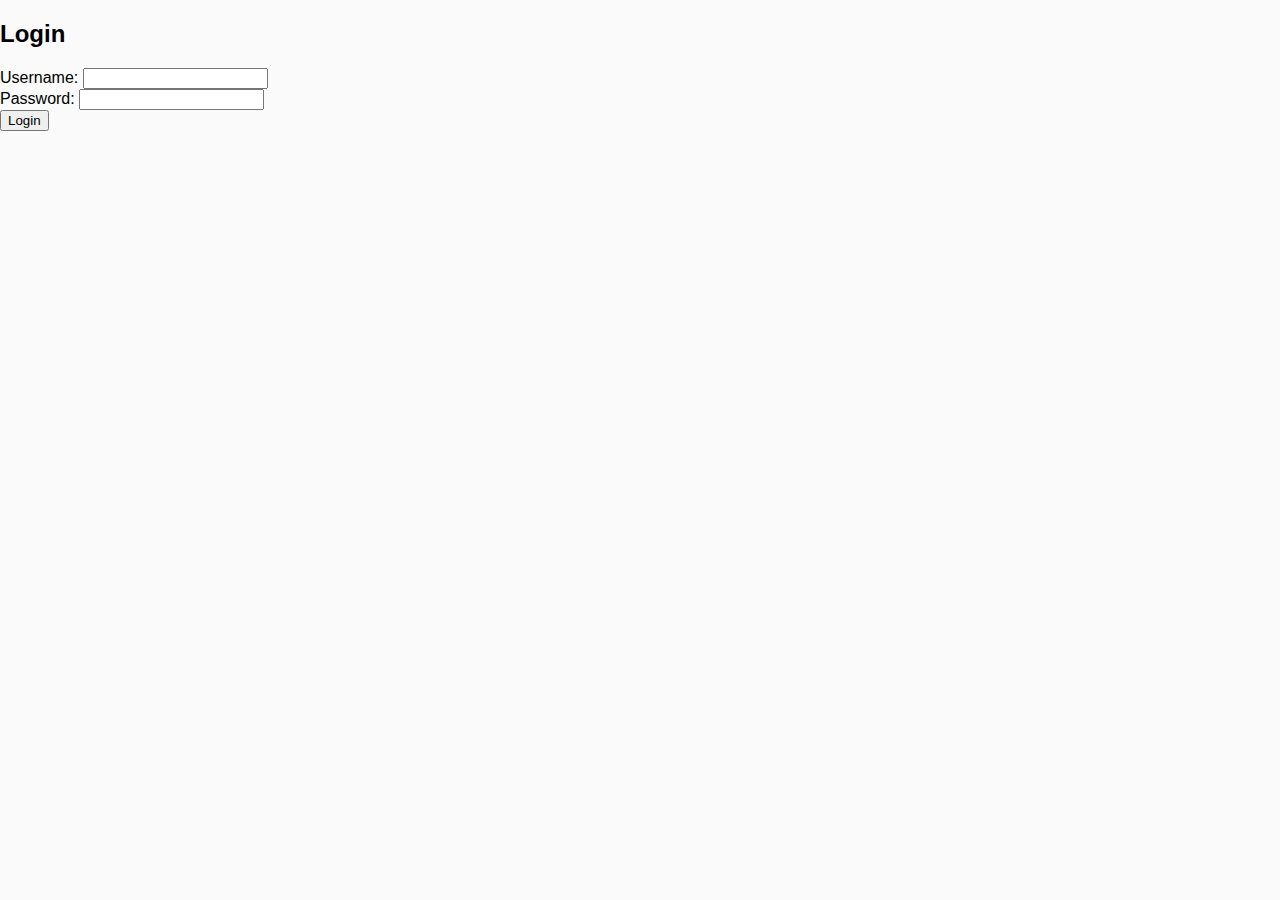
==== login.html @ 948b308d "Add files via upload" ====
<!DOCTYPE html>
<html lang="en">
<head>
    <meta charset="UTF-8">
    <meta name="viewport" content="width=device-width, initial-scale=1.0">
    <title>Login</title>
    <link rel="stylesheet" href="styles.css">
</head>
<body>
    <h2>Login</h2>
    <form action="login.php" method="POST">
        <label for="username">Username:</label>
        <input type="text" id="username" name="username" required><br>

        <label for="password">Password:</label>
        <input type="password" id="password" name="password" required><br>

        <input type="submit" value="Login">
    </form>
</body>
</html>
---- styles.css ----
body {
    border: 0;
    margin: 0;
    padding: 0;
    font-family: sans-serif;
    background-color: rgba(250, 250, 250);
    color: black; 
}

button.theme {
    position: fixed;
    top: 10px;
    left: 10px;
    gap: 10px;
    justify-content: center;
    align-items: center;
    display: flex;
    text-align: center;
    border-radius: 10%;
    cursor: pointer;
    border: 0;
    font-weight: 600;
    padding: 10px 0;
    width: 100px;
    height: 30px;
    z-index: 1000;
}
  
.container {
    position: absolute;
    top: 10px;
    right: 10px;
    gap: 10px;
    min-height: 10vh;
    justify-content: right;
    align-items: center;
    display: flex;
    text-align: center;
}
  
button.log, button.reg {
    cursor: pointer;
    border: 0;
    border-radius: 4px;
    font-weight: 600;
    margin: 0 10px;
    width: 100px;
    padding: 10px 0;
    box-shadow: 0 0 20px rgba(89,112,138, 0.2);
    transition: 0.4s;
}
  
.reg {
    color: white;
    background-color: rgba(89,112,138, 1);
}
  
.log {
    color: rgb(89,112,138);
    background-color: rgba(255, 255, 255, 1);
    border: 1px solid rgba(89,112,138, 1);
}
  
button.log:hover, button.reg:hover {
    color: white;
    box-shadow: 0 0 20px rgba(89,112,138, 0.6);
    background-color: rgba(89,112,138, 1);
}

header {
    background: linear-gradient(180deg,	#404040, #808080, #c0c0c0);
    color: white;
    padding: 10px;
    text-align: center;
}

.accordion-button {
    background-color: #ccc;
    border: none;
    padding: 10px;
    width: 100%;
    text-align: left;
    cursor: pointer;
}

.accordion-content {
    display: none;
    padding: 10px;
    border-top: 1px solid #ccc;
}

.accordion-item {
    margin-bottom: 10px;
}

body.dark-mode {
    background-color: #333;
    color: white;
}

body.dark-mode header {
    background: #333;
    color: white;
}

body.dark-mode #purpose, 
body.dark-mode #help {
    background-color: #444; 
    color: white;
    box-shadow: 0 2px 10px rgba(255, 255, 255, 0.1); 
}

#purpose {
    background-color: #ffffff;
    color: black; 
    padding: 20px;
    margin: 20px 0;
    border-radius: 8px;
    box-shadow: 0 2px 10px rgba(0, 0, 0, 0.1);
}

#purpose h2 {
    font-size: 24px;
    margin-bottom: 10px;
}

#purpose p {
    font-size: 16px;
    line-height: 1.5;
}

#help {
    background-color: #ffffff;
    padding: 20px;
    margin: 20px 0;
    border-radius: 8px;
    box-shadow: 0 2px 10px rgba(0, 0, 0, 0.1);
}

#help h2 {
    font-size: 24px;
    margin-bottom: 10px;
}
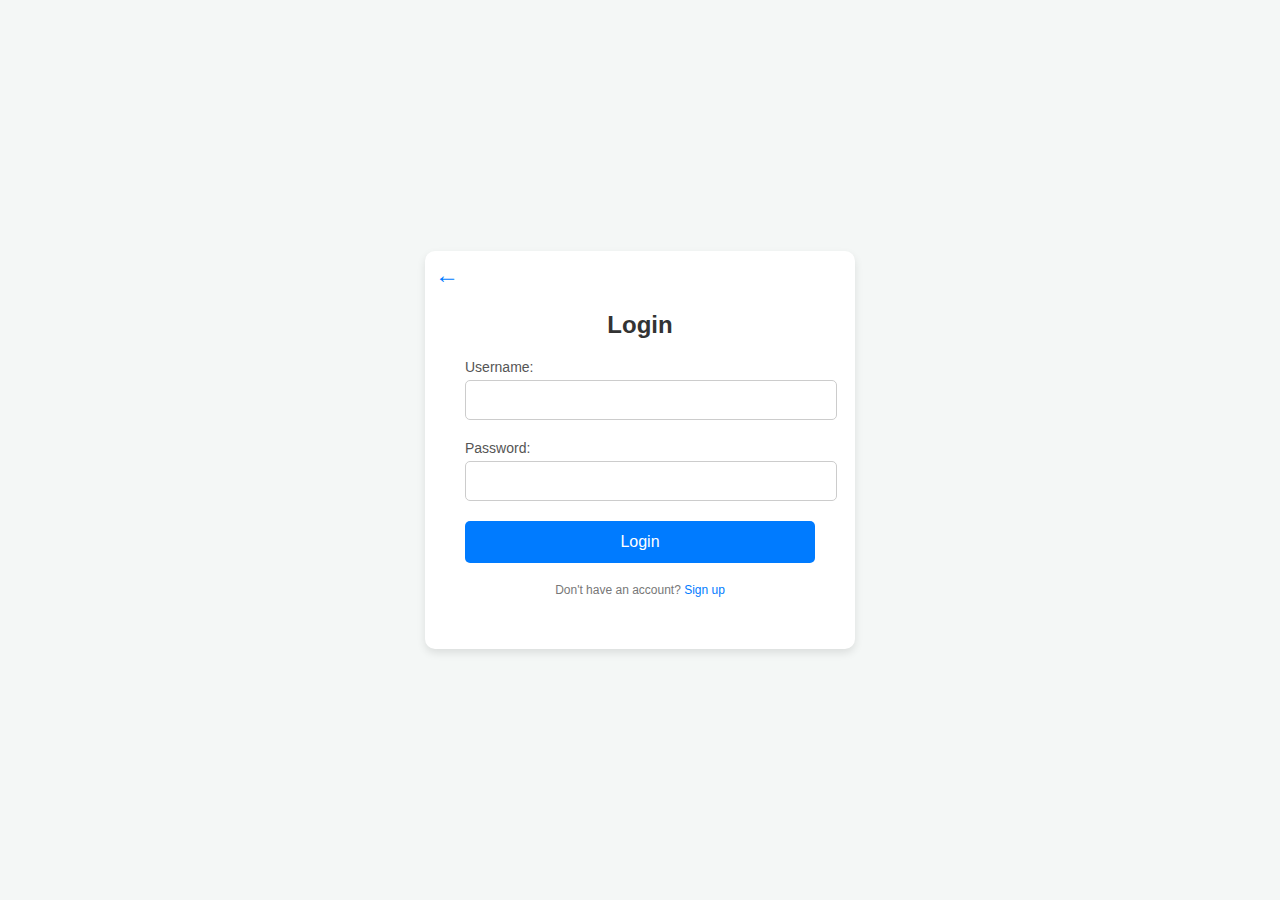
==== commit 4facf91c: "Add files via upload" ====
--- a/login.html
+++ b/login.html
@@ -5,17 +5,120 @@
     <meta name="viewport" content="width=device-width, initial-scale=1.0">
     <title>Login</title>
     <link rel="stylesheet" href="styles.css">
+    <style>
+        body {
+            font-family: 'Arial', sans-serif;
+            background-color: #f4f7f6;
+            display: flex;
+            justify-content: center;
+            align-items: center;
+            height: 100vh;
+            margin: 0;
+        }
+
+        .login-container {
+            background-color: #fff;
+            padding: 40px;
+            box-shadow: 0 4px 8px rgba(0, 0, 0, 0.1);
+            border-radius: 10px;
+            width: 350px;
+            position: relative;
+        }
+
+        .back-arrow {
+            position: absolute;
+            top: 10px;
+            left: 10px;
+            font-size: 24px;
+            color: #007BFF;
+            text-decoration: none;
+            transition: color 0.3s;
+        }
+
+        .back-arrow:hover {
+            color: #0056b3;
+        }
+
+        h2 {
+            text-align: center;
+            margin-bottom: 20px;
+            font-size: 24px;
+            color: #333;
+        }
+
+        label {
+            display: block;
+            margin-bottom: 5px;
+            font-size: 14px;
+            color: #555;
+        }
+
+        input[type="text"], input[type="password"] {
+            width: 100%;
+            padding: 10px;
+            margin-bottom: 20px;
+            border: 1px solid #ccc;
+            border-radius: 5px;
+            font-size: 16px;
+            transition: border-color 0.3s;
+        }
+
+        input[type="text"]:focus, input[type="password"]:focus {
+            border-color: #007BFF;
+            outline: none;
+        }
+
+        input[type="submit"] {
+            width: 100%;
+            padding: 12px;
+            background-color: #007BFF;
+            border: none;
+            border-radius: 5px;
+            color: white;
+            font-size: 16px;
+            cursor: pointer;
+            transition: background-color 0.3s;
+        }
+
+        input[type="submit"]:hover {
+            background-color: #0056b3;
+        }
+
+        .footer-text {
+            text-align: center;
+            margin-top: 20px;
+            font-size: 12px;
+            color: #777;
+        }
+
+        .footer-text a {
+            color: #007BFF;
+            text-decoration: none;
+        }
+
+        .footer-text a:hover {
+            text-decoration: underline;
+        }
+    </style>
 </head>
 <body>
-    <h2>Login</h2>
-    <form action="login.php" method="POST">
-        <label for="username">Username:</label>
-        <input type="text" id="username" name="username" required><br>
+    <div class="login-container">
+        <!-- Back arrow link to index.html -->
+        <a href="index.html" class="back-arrow">&#8592;</a>
 
-        <label for="password">Password:</label>
-        <input type="password" id="password" name="password" required><br>
+        <h2>Login</h2>
+        <form action="http://localhost/login.php" method="POST">
+            <label for="username">Username:</label>
+            <input type="text" id="username" name="username" required>
 
-        <input type="submit" value="Login">
-    </form>
+            <label for="password">Password:</label>
+            <input type="password" id="password" name="password" required>
+
+            <input type="submit" value="Login">
+        </form>
+        <div class="footer-text">
+            <p>Don't have an account? <a href="register.html">Sign up</a></p>
+        </div>
+    </div>
 </body>
 </html>
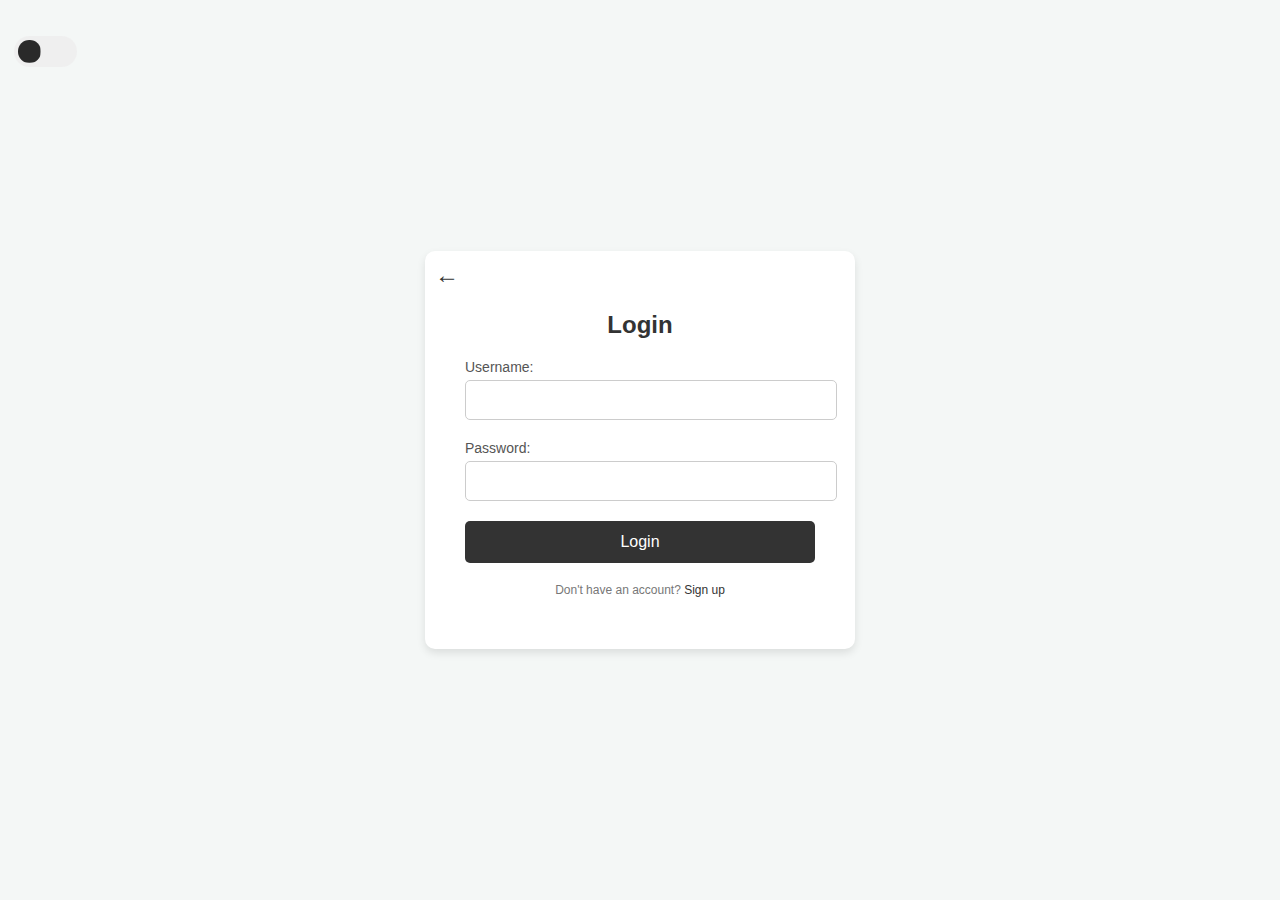
==== commit 68d86d13: "Add files via upload" ====
--- a/login.html
+++ b/login.html
@@ -5,6 +5,7 @@
     <meta name="viewport" content="width=device-width, initial-scale=1.0">
     <title>Login</title>
     <link rel="stylesheet" href="styles.css">
+    <script src="scripts.js" defer></script>
     <style>
         body {
             font-family: 'Arial', sans-serif;
@@ -30,13 +31,13 @@
             top: 10px;
             left: 10px;
             font-size: 24px;
-            color: #007BFF;
+            color: #333;
             text-decoration: none;
             transition: color 0.3s;
         }
 
         .back-arrow:hover {
-            color: #0056b3;
+            color: #3f3d3d;
         }
 
         h2 {
@@ -64,14 +65,14 @@
         }
 
         input[type="text"]:focus, input[type="password"]:focus {
-            border-color: #007BFF;
+            border-color: #333;
             outline: none;
         }
 
         input[type="submit"] {
             width: 100%;
             padding: 12px;
-            background-color: #007BFF;
+            background-color: #333;
             border: none;
             border-radius: 5px;
             color: white;
@@ -81,7 +82,7 @@
         }
 
         input[type="submit"]:hover {
-            background-color: #0056b3;
+            background-color: #7c7c7c;
         }
 
         .footer-text {
@@ -92,16 +93,31 @@
         }
 
         .footer-text a {
-            color: #007BFF;
+            color: #333;
             text-decoration: none;
         }
 
         .footer-text a:hover {
             text-decoration: underline;
         }
+
+        body.dark-mode {
+            background-color: #333;
+            color: white;
+        }
+
+        body.dark-mode input[type="submit"] {
+            background-color: black;
+        }
+
+        body.dark-mode input[type="submit"]:hover {
+            background-color: #3b3b3b;
+        }
+
     </style>
 </head>
 <body>
+    <input type="checkbox" class="theme-checkbox" onclick="toggleTheme()">
     <div class="login-container">
         <!-- Back arrow link to index.html -->
         <a href="index.html" class="back-arrow">&#8592;</a>
@@ -121,4 +137,4 @@
         </div>
     </div>
 </body>
-</html>
+</html>--- a/styles.css
+++ b/styles.css
@@ -7,24 +7,58 @@
     color: black; 
 }
 
-button.theme {
+.theme-checkbox {
+    --toggle-size: 10px;
+    -webkit-appearance: none;
+    -moz-appearance: none;
+    appearance: none;
+    width: 6.25em;
+    height: 3.125em;
+    background: -webkit-gradient(linear, left top, right top, color-stop(50%, #efefef), color-stop(50%, #2a2a2a)) no-repeat;
+    background: -o-linear-gradient(left, #efefef 50%, #2a2a2a 50%) no-repeat;
+    background: linear-gradient(to right, #efefef 50%, #2a2a2a 50%) no-repeat;
+    background-size: 205%;
+    background-position: 0;
+    -webkit-transition: 0.4s;
+    -o-transition: 0.4s;
+    transition: 0.4s;
+    border-radius: 99em;
     position: fixed;
-    top: 10px;
+    top: 33px;
     left: 10px;
     gap: 10px;
-    justify-content: center;
-    align-items: center;
     display: flex;
-    text-align: center;
-    border-radius: 10%;
     cursor: pointer;
     border: 0;
-    font-weight: 600;
-    padding: 10px 0;
-    width: 100px;
-    height: 30px;
-    z-index: 1000;
-}
+    font-size: var(--toggle-size);
+  }
+  
+  .theme-checkbox::before {
+    content: "";
+    width: 2.25em;
+    height: 2.25em;
+    position: absolute;
+    top: 0.438em;
+    left: 0.438em;
+    background: -webkit-gradient(linear, left top, right top, color-stop(50%, #efefef), color-stop(50%, #2a2a2a)) no-repeat;
+    background: -o-linear-gradient(left, #efefef 50%, #2a2a2a 50%) no-repeat;
+    background: linear-gradient(to right, #efefef 50%, #2a2a2a 50%) no-repeat;
+    background-size: 205%;
+    background-position: 100%;
+    border-radius: 50%;
+    -webkit-transition: 0.4s;
+    -o-transition: 0.4s;
+    transition: 0.4s;
+  }
+  
+  .theme-checkbox:checked::before {
+    left: calc(100% - 2.25em - 0.438em);
+    background-position: 0;
+  }
+  
+  .theme-checkbox:checked {
+    background-position: 100%;
+  }
   
 .container {
     position: absolute;
@@ -46,29 +80,29 @@
     margin: 0 10px;
     width: 100px;
     padding: 10px 0;
-    box-shadow: 0 0 20px rgba(89,112,138, 0.2);
+    box-shadow: 0 0 20px rgba(255, 255, 255, 0.350);
     transition: 0.4s;
 }
   
 .reg {
     color: white;
-    background-color: rgba(89,112,138, 1);
+    background-color: black;
 }
   
 .log {
-    color: rgb(89,112,138);
-    background-color: rgba(255, 255, 255, 1);
-    border: 1px solid rgba(89,112,138, 1);
+    color: black;
+    background-color: white;
+    border: 1px solid white;
 }
   
 button.log:hover, button.reg:hover {
     color: white;
-    box-shadow: 0 0 20px rgba(89,112,138, 0.6);
-    background-color: rgba(89,112,138, 1);
+    box-shadow: 0 0 30px white;
+    background-color: #111;
 }
 
 header {
-    background: linear-gradient(180deg,	#404040, #808080, #c0c0c0);
+    background: #333;
     color: white;
     padding: 10px;
     text-align: center;
@@ -99,7 +133,7 @@
 }
 
 body.dark-mode header {
-    background: #333;
+    background: black;
     color: white;
 }
 
